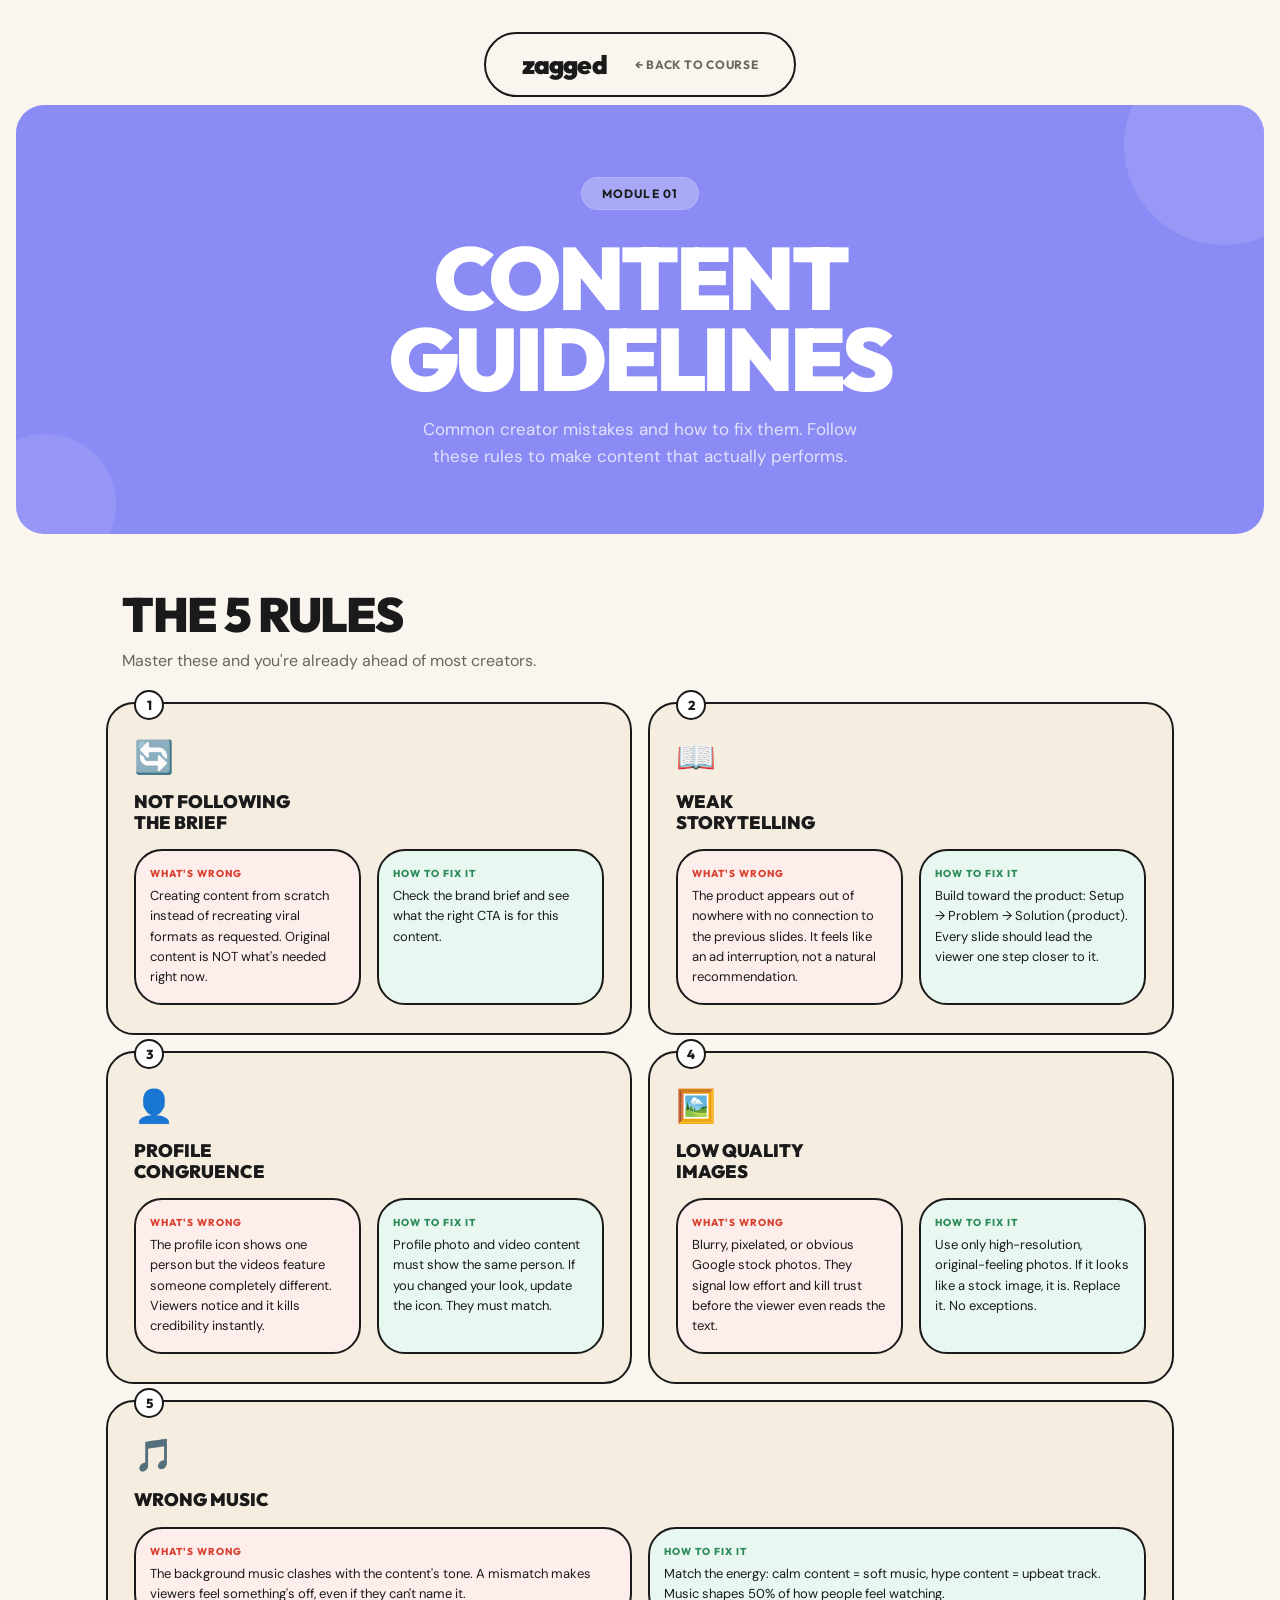
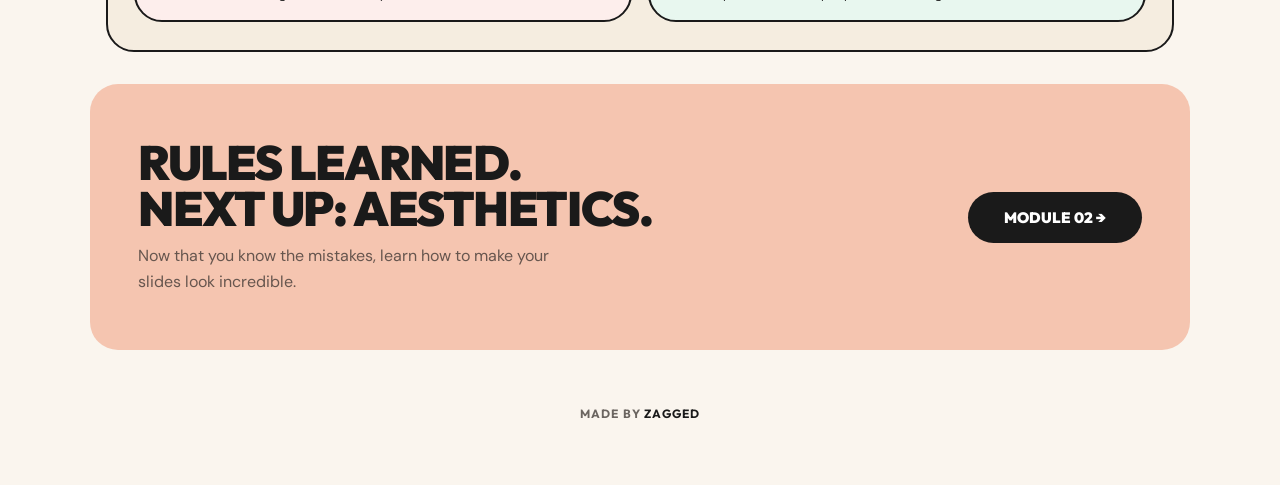
==== content-guidelines.html @ 2d50c1c2 "Add files via upload" ====
<!DOCTYPE html>
<html lang="en">
<head>
  <meta charset="UTF-8">
  <meta name="viewport" content="width=device-width, initial-scale=1.0">
  <title>Content Guidelines — Zagged</title>
  <link rel="stylesheet" href="style.css">
</head>
<body>
  <nav class="nav">
    <div class="nav-pill">
      <a href="index.html" class="nav-logo">zagged</a>
      <a href="index.html" class="nav-back">← Back to Course</a>
    </div>
  </nav>

  <section class="hero">
    <div class="hero-content">
      <div class="hero-tag">Module 01</div>
      <h1>Content<br>Guidelines</h1>
      <p class="hero-sub">Common creator mistakes and how to fix them. Follow these rules to make content that actually performs.</p>
    </div>
  </section>

  <h2 class="sh">The 5 Rules</h2>
  <p class="ss">Master these and you're already ahead of most creators.</p>

  <div class="container">
    <div class="rules-grid" style="grid-template-columns: 1fr 1fr; margin-bottom: 16px;">
      <article class="rule-card" style="animation-delay:0.08s">
        <div class="rule-num">1</div>
        <span class="rule-emoji">🔄</span>
        <h3 class="rule-title">Not Following<br>the Brief</h3>
        <div class="compare-grid" style="margin-top:16px; margin-bottom:0;">
          <div class="compare-card bad" style="padding:16px 14px;">
            <div style="font-family:'Outfit',sans-serif;font-weight:800;font-size:10px;letter-spacing:0.1em;text-transform:uppercase;color:var(--red);margin-bottom:6px;">What's Wrong</div>
            <p style="font-size:13px;line-height:1.55;">Creating content from scratch instead of recreating viral formats as requested. Original content is NOT what's needed right now.</p>
          </div>
          <div class="compare-card good" style="padding:16px 14px;">
            <div style="font-family:'Outfit',sans-serif;font-weight:800;font-size:10px;letter-spacing:0.1em;text-transform:uppercase;color:var(--green);margin-bottom:6px;">How to Fix It</div>
            <p style="font-size:13px;line-height:1.55;">Check the brand brief and see what the right CTA is for this content.</p>
          </div>
        </div>
      </article>

      <article class="rule-card" style="animation-delay:0.14s">
        <div class="rule-num">2</div>
        <span class="rule-emoji">📖</span>
        <h3 class="rule-title">Weak<br>Storytelling</h3>
        <div class="compare-grid" style="margin-top:16px; margin-bottom:0;">
          <div class="compare-card bad" style="padding:16px 14px;">
            <div style="font-family:'Outfit',sans-serif;font-weight:800;font-size:10px;letter-spacing:0.1em;text-transform:uppercase;color:var(--red);margin-bottom:6px;">What's Wrong</div>
            <p style="font-size:13px;line-height:1.55;">The product appears out of nowhere with no connection to the previous slides. It feels like an ad interruption, not a natural recommendation.</p>
          </div>
          <div class="compare-card good" style="padding:16px 14px;">
            <div style="font-family:'Outfit',sans-serif;font-weight:800;font-size:10px;letter-spacing:0.1em;text-transform:uppercase;color:var(--green);margin-bottom:6px;">How to Fix It</div>
            <p style="font-size:13px;line-height:1.55;">Build toward the product: Setup → Problem → Solution (product). Every slide should lead the viewer one step closer to it.</p>
          </div>
        </div>
      </article>

      <article class="rule-card" style="animation-delay:0.20s">
        <div class="rule-num">3</div>
        <span class="rule-emoji">👤</span>
        <h3 class="rule-title">Profile<br>Congruence</h3>
        <div class="compare-grid" style="margin-top:16px; margin-bottom:0;">
          <div class="compare-card bad" style="padding:16px 14px;">
            <div style="font-family:'Outfit',sans-serif;font-weight:800;font-size:10px;letter-spacing:0.1em;text-transform:uppercase;color:var(--red);margin-bottom:6px;">What's Wrong</div>
            <p style="font-size:13px;line-height:1.55;">The profile icon shows one person but the videos feature someone completely different. Viewers notice and it kills credibility instantly.</p>
          </div>
          <div class="compare-card good" style="padding:16px 14px;">
            <div style="font-family:'Outfit',sans-serif;font-weight:800;font-size:10px;letter-spacing:0.1em;text-transform:uppercase;color:var(--green);margin-bottom:6px;">How to Fix It</div>
            <p style="font-size:13px;line-height:1.55;">Profile photo and video content must show the same person. If you changed your look, update the icon. They must match.</p>
          </div>
        </div>
      </article>

      <article class="rule-card" style="animation-delay:0.26s">
        <div class="rule-num">4</div>
        <span class="rule-emoji">🖼️</span>
        <h3 class="rule-title">Low Quality<br>Images</h3>
        <div class="compare-grid" style="margin-top:16px; margin-bottom:0;">
          <div class="compare-card bad" style="padding:16px 14px;">
            <div style="font-family:'Outfit',sans-serif;font-weight:800;font-size:10px;letter-spacing:0.1em;text-transform:uppercase;color:var(--red);margin-bottom:6px;">What's Wrong</div>
            <p style="font-size:13px;line-height:1.55;">Blurry, pixelated, or obvious Google stock photos. They signal low effort and kill trust before the viewer even reads the text.</p>
          </div>
          <div class="compare-card good" style="padding:16px 14px;">
            <div style="font-family:'Outfit',sans-serif;font-weight:800;font-size:10px;letter-spacing:0.1em;text-transform:uppercase;color:var(--green);margin-bottom:6px;">How to Fix It</div>
            <p style="font-size:13px;line-height:1.55;">Use only high-resolution, original-feeling photos. If it looks like a stock image, it is. Replace it. No exceptions.</p>
          </div>
        </div>
      </article>
    </div>

    <!-- Rule 5 full width -->
    <article class="rule-card" style="animation-delay:0.32s; margin-bottom:16px;">
      <div class="rule-num">5</div>
      <span class="rule-emoji">🎵</span>
      <h3 class="rule-title">Wrong Music</h3>
      <div class="compare-grid" style="margin-top:16px; margin-bottom:0;">
        <div class="compare-card bad" style="padding:16px 14px;">
          <div style="font-family:'Outfit',sans-serif;font-weight:800;font-size:10px;letter-spacing:0.1em;text-transform:uppercase;color:var(--red);margin-bottom:6px;">What's Wrong</div>
          <p style="font-size:13px;line-height:1.55;">The background music clashes with the content's tone. A mismatch makes viewers feel something's off, even if they can't name it.</p>
        </div>
        <div class="compare-card good" style="padding:16px 14px;">
          <div style="font-family:'Outfit',sans-serif;font-weight:800;font-size:10px;letter-spacing:0.1em;text-transform:uppercase;color:var(--green);margin-bottom:6px;">How to Fix It</div>
          <p style="font-size:13px;line-height:1.55;">Match the energy: calm content = soft music, hype content = upbeat track. Music shapes 50% of how people feel watching.</p>
        </div>
      </div>
    </article>
  </div>

  <section class="banner peach">
    <div class="banner-text">
      <h2>Rules Learned.<br>Next Up: Aesthetics.</h2>
      <p>Now that you know the mistakes, learn how to make your slides look incredible.</p>
    </div>
    <a href="slideshow-101.html" class="banner-cta">Module 02 →</a>
  </section>

  <footer class="footer">
    <p class="footer-text">Made by <strong>zagged</strong></p>
  </footer>
</body>
</html>
---- style.css ----
/* ZAGGED SHARED THEME */
@import url('https://fonts.googleapis.com/css2?family=Outfit:wght@400;500;600;700;800;900&display=swap');
@import url('https://fonts.googleapis.com/css2?family=DM+Sans:ital,wght@0,400;0,500;0,600;0,700;1,400&display=swap');

:root {
  --periwinkle: #8B8BF5;
  --periwinkle-light: #A5A5F7;
  --cream: #FAF5EE;
  --cream-card: #F5EDE0;
  --white: #FFFFFF;
  --black: #1A1A1A;
  --border: #1A1A1A;
  --muted: #6B6560;
  --peach: #F5C5B0;
  --peach-deep: #EDA88E;
  --pink: #F2A4D0;
  --pink-soft: #FDEEF7;
  --lime: #C5E04B;
  --lime-soft: #F0F7D0;
  --yellow: #F5D76E;
  --yellow-soft: #FFF8E0;
  --red: #D94130;
  --red-soft: #FDEEEC;
  --green: #2D8C5A;
  --green-soft: #E8F7EF;
  --orange: #F5A623;
  --orange-soft: #FFF3E0;
  --radius-lg: 28px;
  --radius-md: 20px;
  --radius-sm: 14px;
}

* { margin: 0; padding: 0; box-sizing: border-box; }

body {
  font-family: 'DM Sans', sans-serif;
  background: var(--cream);
  color: var(--black);
  -webkit-font-smoothing: antialiased;
}

a { text-decoration: none; color: inherit; }

/* NAV */
.nav {
  padding: 20px 32px;
  display: flex;
  justify-content: center;
  position: sticky;
  top: 12px;
  z-index: 100;
}
.nav-pill {
  display: inline-flex;
  align-items: center;
  gap: 28px;
  background: var(--cream);
  border: 2px solid var(--border);
  border-radius: 60px;
  padding: 14px 36px;
}
.nav-logo {
  font-family: 'Outfit', sans-serif;
  font-weight: 900;
  font-size: 26px;
  letter-spacing: -0.03em;
}
.nav-back {
  font-family: 'Outfit', sans-serif;
  font-weight: 700;
  font-size: 12px;
  letter-spacing: 0.06em;
  text-transform: uppercase;
  color: var(--muted);
  display: flex;
  align-items: center;
  gap: 6px;
  margin-left: auto;
  transition: color 0.2s ease;
}
.nav-back:hover { color: var(--black); }

/* HERO */
.hero {
  background: var(--periwinkle);
  margin: 0 16px;
  border-radius: var(--radius-lg);
  padding: 72px 40px 64px;
  text-align: center;
  position: relative;
  overflow: hidden;
  animation: fadeUp 0.7s ease both;
}
.hero.dark {
  background: var(--black);
}
.hero.dark::before {
  background: radial-gradient(ellipse at 30% 20%, rgba(139,139,245,0.15) 0%, transparent 60%);
}
.hero.dark::after {
  background: radial-gradient(ellipse at 70% 80%, rgba(245,166,35,0.1) 0%, transparent 50%);
}
.hero::before {
  content: '';
  position: absolute;
  top: -60px; right: -60px;
  width: 200px; height: 200px;
  background: var(--periwinkle-light);
  border-radius: 50%;
  opacity: 0.5;
}
.hero::after {
  content: '';
  position: absolute;
  bottom: -40px; left: -40px;
  width: 140px; height: 140px;
  background: var(--periwinkle-light);
  border-radius: 50%;
  opacity: 0.4;
}
.hero-content { position: relative; z-index: 1; }
.hero-tag {
  display: inline-block;
  font-family: 'Outfit', sans-serif;
  font-weight: 700;
  font-size: 12px;
  letter-spacing: 0.1em;
  text-transform: uppercase;
  color: var(--black);
  background: rgba(255,255,255,0.25);
  border: 1px solid rgba(255,255,255,0.15);
  border-radius: 40px;
  padding: 8px 20px;
  margin-bottom: 28px;
  backdrop-filter: blur(4px);
}
.hero.dark .hero-tag { color: var(--white); background: rgba(255,255,255,0.1); }
h1 {
  font-family: 'Outfit', sans-serif;
  font-weight: 900;
  font-size: clamp(44px, 8vw, 88px);
  line-height: 0.92;
  letter-spacing: -0.04em;
  text-transform: uppercase;
  color: var(--white);
  margin-bottom: 16px;
}
.hero-sub {
  font-size: 17px;
  color: rgba(255,255,255,0.75);
  max-width: 480px;
  margin: 0 auto;
  line-height: 1.6;
}
.hero-sub em { color: rgba(255,255,255,0.9); font-style: normal; font-weight: 600; }
.hero.dark .hero-sub { color: rgba(255,255,255,0.5); }
.hero-emoji {
  font-size: clamp(36px, 5vw, 56px);
  display: block;
  margin-bottom: 16px;
}

/* SECTION HEADINGS */
.sh {
  font-family: 'Outfit', sans-serif;
  font-weight: 900;
  font-size: clamp(30px, 4.5vw, 48px);
  text-transform: uppercase;
  letter-spacing: -0.03em;
  line-height: 1;
  padding: 56px 32px 10px;
  max-width: 1100px;
  margin: 0 auto;
}
.ss {
  font-size: 16px;
  color: var(--muted);
  padding: 0 32px 28px;
  max-width: 1100px;
  margin: 0 auto;
  line-height: 1.6;
}

/* CONTAINER */
.container {
  max-width: 1100px;
  margin: 0 auto;
  padding: 0 16px;
}

/* CALLOUT */
.callout {
  background: var(--cream-card);
  border: 2px solid var(--border);
  border-radius: var(--radius-lg);
  padding: 32px;
  margin-bottom: 16px;
  animation: fadeUp 0.6s ease both;
}
.callout-label {
  font-family: 'Outfit', sans-serif;
  font-weight: 800;
  font-size: 11px;
  letter-spacing: 0.12em;
  text-transform: uppercase;
  margin-bottom: 12px;
}
.callout-label.purple { color: var(--periwinkle); }
.callout-label.red { color: var(--red); }
.callout-label.green { color: var(--green); }
.callout-label.orange { color: var(--orange); }
.callout-text {
  font-size: 16px;
  line-height: 1.7;
  max-width: 720px;
}
.callout-text strong { font-weight: 700; }

/* RULE CARDS */
.rules-grid {
  display: grid;
  grid-template-columns: repeat(3, 1fr);
  gap: 16px;
  margin-bottom: 16px;
}
.rule-card {
  background: var(--cream-card);
  border: 2px solid var(--border);
  border-radius: var(--radius-lg);
  padding: 32px 26px 28px;
  position: relative;
  transition: transform 0.3s ease, box-shadow 0.3s ease;
  animation: fadeUp 0.6s ease both;
}
.rule-card:hover {
  transform: translateY(-3px);
  box-shadow: 0 12px 40px rgba(0,0,0,0.08);
}
.rule-num {
  position: absolute;
  top: -14px; left: 26px;
  width: 30px; height: 30px;
  background: var(--white);
  border: 2px solid var(--border);
  border-radius: 50%;
  display: flex;
  align-items: center;
  justify-content: center;
  font-family: 'Outfit', sans-serif;
  font-weight: 800;
  font-size: 13px;
}
.rule-emoji { font-size: 32px; margin-bottom: 14px; display: block; }
.rule-title {
  font-family: 'Outfit', sans-serif;
  font-weight: 900;
  font-size: 18px;
  text-transform: uppercase;
  line-height: 1.15;
  margin-bottom: 10px;
}
.rule-text {
  font-size: 14px;
  line-height: 1.6;
  color: var(--muted);
}
.rule-badge {
  display: inline-block;
  font-family: 'Outfit', sans-serif;
  font-weight: 800;
  font-size: 10px;
  letter-spacing: 0.08em;
  text-transform: uppercase;
  padding: 5px 12px;
  border-radius: 8px;
  margin-top: 12px;
}
.badge-red { background: var(--red-soft); color: var(--red); }
.badge-green { background: var(--green-soft); color: var(--green); }
.badge-orange { background: var(--orange-soft); color: var(--orange); }
.badge-lime { background: var(--lime-soft); color: var(--green); }
.badge-purple { background: rgba(139,139,245,0.12); color: var(--periwinkle); }

/* COMPARE CARDS */
.compare-grid {
  display: grid;
  grid-template-columns: 1fr 1fr;
  gap: 16px;
  margin-bottom: 16px;
}
.compare-card {
  border: 2px solid var(--border);
  border-radius: var(--radius-lg);
  padding: 28px 24px;
  animation: fadeUp 0.6s ease both;
}
.compare-card.good { background: var(--green-soft); }
.compare-card.bad { background: var(--red-soft); }
.compare-header {
  display: flex;
  align-items: center;
  gap: 10px;
  margin-bottom: 16px;
}
.compare-badge {
  font-family: 'Outfit', sans-serif;
  font-weight: 900;
  font-size: 13px;
  text-transform: uppercase;
  letter-spacing: 0.04em;
  padding: 5px 14px;
  border-radius: 10px;
}
.compare-card.good .compare-badge { background: var(--green); color: var(--white); }
.compare-card.bad .compare-badge { background: var(--red); color: var(--white); }
.compare-title {
  font-family: 'Outfit', sans-serif;
  font-weight: 900;
  font-size: 19px;
  text-transform: uppercase;
  line-height: 1.15;
  margin-bottom: 12px;
}
.bullet-list {
  list-style: none;
  display: flex;
  flex-direction: column;
  gap: 8px;
}
.bullet-list li {
  font-size: 14px;
  line-height: 1.55;
  display: flex;
  align-items: flex-start;
  gap: 8px;
  padding: 8px 12px;
  border-radius: 10px;
}
.compare-card.good .bullet-list li { background: rgba(45,140,90,0.08); }
.compare-card.bad .bullet-list li { background: rgba(217,65,48,0.08); }
.li-icon { flex-shrink: 0; font-size: 13px; margin-top: 2px; }

/* TRIGGER / FIX CARDS */
.triggers-grid {
  display: grid;
  grid-template-columns: repeat(3, 1fr);
  gap: 16px;
  margin-bottom: 16px;
}
.trigger-card {
  background: var(--cream-card);
  border: 2px solid var(--border);
  border-radius: var(--radius-lg);
  padding: 32px 26px 28px;
  position: relative;
  transition: transform 0.3s ease, box-shadow 0.3s ease;
  animation: fadeUp 0.6s ease both;
}
.trigger-card:hover {
  transform: translateY(-3px);
  box-shadow: 0 12px 40px rgba(0,0,0,0.08);
}
.trigger-icon { font-size: 32px; margin-bottom: 16px; display: block; }
.trigger-title {
  font-family: 'Outfit', sans-serif;
  font-weight: 900;
  font-size: 17px;
  text-transform: uppercase;
  line-height: 1.15;
  margin-bottom: 10px;
}
.trigger-text {
  font-size: 14px;
  line-height: 1.6;
  color: var(--muted);
}

.fixes-grid {
  display: grid;
  grid-template-columns: repeat(4, 1fr);
  gap: 16px;
  margin-bottom: 16px;
}
.fix-card {
  background: var(--cream-card);
  border: 2px solid var(--border);
  border-radius: var(--radius-lg);
  padding: 32px 24px 28px;
  position: relative;
  transition: transform 0.3s ease, box-shadow 0.3s ease;
  animation: fadeUp 0.6s ease both;
}
.fix-card:hover {
  transform: translateY(-3px);
  box-shadow: 0 12px 40px rgba(0,0,0,0.08);
}
.fix-num {
  position: absolute;
  top: -14px; left: 24px;
  width: 30px; height: 30px;
  background: var(--white);
  border: 2px solid var(--border);
  border-radius: 50%;
  display: flex;
  align-items: center;
  justify-content: center;
  font-family: 'Outfit', sans-serif;
  font-weight: 800;
  font-size: 13px;
}
.fix-icon { font-size: 32px; margin-bottom: 14px; display: block; }
.fix-title {
  font-family: 'Outfit', sans-serif;
  font-weight: 900;
  font-size: 18px;
  text-transform: uppercase;
  line-height: 1.15;
  margin-bottom: 8px;
}
.fix-text {
  font-size: 14px;
  line-height: 1.6;
  color: var(--muted);
}

/* EXAMPLE CARDS (CTA guide) */
.examples-grid {
  display: grid;
  grid-template-columns: repeat(3, 1fr);
  gap: 16px;
  margin-bottom: 16px;
}
.example-card {
  background: var(--cream-card);
  border: 2px solid var(--border);
  border-radius: var(--radius-lg);
  padding: 28px 24px;
  position: relative;
  transition: transform 0.3s ease, box-shadow 0.3s ease;
  animation: fadeUp 0.6s ease both;
}
.example-card:hover {
  transform: translateY(-3px);
  box-shadow: 0 12px 40px rgba(0,0,0,0.08);
}
.example-num {
  position: absolute;
  top: -14px; left: 24px;
  width: 30px; height: 30px;
  background: var(--green);
  border: 2px solid var(--border);
  border-radius: 50%;
  display: flex;
  align-items: center;
  justify-content: center;
  font-family: 'Outfit', sans-serif;
  font-weight: 800;
  font-size: 13px;
  color: var(--white);
}
.example-quote {
  font-size: 17px;
  font-style: italic;
  line-height: 1.6;
  margin-bottom: 14px;
  min-height: 80px;
}
.example-why-label {
  font-family: 'Outfit', sans-serif;
  font-weight: 800;
  font-size: 10px;
  letter-spacing: 0.1em;
  text-transform: uppercase;
  color: var(--green);
  margin-bottom: 6px;
}
.example-why {
  font-size: 13px;
  line-height: 1.55;
  color: var(--muted);
}

/* IMAGE COMPARE (CTA guide) */
.img-compare {
  display: grid;
  grid-template-columns: 1fr 1fr;
  gap: 16px;
  margin-bottom: 16px;
}
.img-compare-card {
  border: 2px solid var(--border);
  border-radius: var(--radius-lg);
  overflow: hidden;
  animation: fadeUp 0.6s ease both;
}
.img-compare-card.bad { background: var(--red-soft); }
.img-compare-card.good { background: var(--green-soft); }
.img-compare-header {
  padding: 20px 24px 14px;
  display: flex;
  align-items: center;
  gap: 10px;
}
.img-compare-badge {
  font-family: 'Outfit', sans-serif;
  font-weight: 900;
  font-size: 13px;
  text-transform: uppercase;
  letter-spacing: 0.04em;
  padding: 5px 14px;
  border-radius: 10px;
}
.img-compare-card.bad .img-compare-badge { background: var(--red); color: var(--white); }
.img-compare-card.good .img-compare-badge { background: var(--green); color: var(--white); }
.img-compare-img {
  width: 100%;
  aspect-ratio: 9 / 16;
  object-fit: cover;
  display: block;
  border-top: 2px solid var(--border);
}
.img-compare-placeholder {
  width: 100%;
  aspect-ratio: 9 / 16;
  border-top: 2px solid var(--border);
  display: flex;
  flex-direction: column;
  align-items: center;
  justify-content: center;
  gap: 12px;
  background: rgba(0,0,0,0.03);
}
.img-compare-placeholder-icon { font-size: 36px; opacity: 0.4; }
.img-compare-placeholder-text {
  font-family: 'Outfit', sans-serif;
  font-weight: 700;
  font-size: 12px;
  letter-spacing: 0.08em;
  text-transform: uppercase;
  color: var(--muted);
  opacity: 0.6;
}
.img-compare-bullets {
  list-style: none;
  padding: 14px 24px 20px;
  display: flex;
  flex-direction: column;
  gap: 6px;
}
.img-compare-bullets li {
  font-size: 13px;
  font-weight: 600;
  line-height: 1.5;
  display: flex;
  align-items: center;
  gap: 8px;
}
.img-compare-card.bad .img-compare-bullets li { color: var(--red); }
.img-compare-card.good .img-compare-bullets li { color: var(--green); }
.img-bullet-dot {
  width: 6px; height: 6px;
  border-radius: 50%;
  flex-shrink: 0;
}
.img-compare-card.bad .img-bullet-dot { background: var(--red); }
.img-compare-card.good .img-bullet-dot { background: var(--green); }

/* BANNER */
.banner {
  border-radius: var(--radius-lg);
  max-width: 1100px;
  margin: 32px 16px 0;
  padding: 56px 48px;
  display: flex;
  align-items: center;
  justify-content: space-between;
  gap: 40px;
  position: relative;
  overflow: hidden;
  animation: fadeUp 0.7s ease both;
  animation-delay: 0.3s;
}
.banner.peach { background: var(--peach); }
.banner.periwinkle { background: var(--periwinkle); }
@media (min-width: 1132px) { .banner { margin: 32px auto 0; } }
.banner-text { position: relative; z-index: 1; }
.banner-text h2 {
  font-family: 'Outfit', sans-serif;
  font-weight: 900;
  font-size: clamp(28px, 4.5vw, 48px);
  text-transform: uppercase;
  line-height: 0.95;
  letter-spacing: -0.03em;
  margin-bottom: 12px;
}
.banner.periwinkle .banner-text h2 { color: var(--white); }
.banner-text p {
  font-size: 16px;
  color: rgba(26,26,26,0.65);
  line-height: 1.6;
  max-width: 420px;
}
.banner.periwinkle .banner-text p { color: rgba(255,255,255,0.65); }
.banner-label {
  font-family: 'Outfit', sans-serif;
  font-weight: 800;
  font-size: 12px;
  letter-spacing: 0.12em;
  text-transform: uppercase;
  color: rgba(26,26,26,0.4);
  margin-bottom: 10px;
  position: relative;
  z-index: 1;
}
.banner.periwinkle .banner-label { color: rgba(255,255,255,0.5); }
.banner-cta {
  display: inline-block;
  font-family: 'Outfit', sans-serif;
  font-weight: 900;
  font-size: 15px;
  text-transform: uppercase;
  border-radius: 60px;
  padding: 16px 36px;
  transition: transform 0.2s ease;
  flex-shrink: 0;
  position: relative;
  z-index: 1;
}
.banner.peach .banner-cta { background: var(--black); color: var(--white); }
.banner.periwinkle .banner-cta { background: var(--white); color: var(--black); }
.banner-cta:hover { transform: scale(1.04); }

/* FOOTER */
.footer {
  text-align: center;
  padding: 56px 32px 64px;
}
.footer-text {
  font-family: 'Outfit', sans-serif;
  font-size: 12px;
  font-weight: 700;
  letter-spacing: 0.1em;
  text-transform: uppercase;
  color: var(--muted);
}
.footer-text strong { color: var(--black); }

/* ANIMATIONS */
@keyframes fadeUp {
  from { opacity: 0; transform: translateY(28px); }
  to { opacity: 1; transform: translateY(0); }
}

/* RESPONSIVE */
@media (max-width: 768px) {
  .hero { padding: 56px 24px 48px; margin: 0 12px; }
  h1 { font-size: 46px; }
  .sh { padding: 40px 20px 8px; }
  .ss { padding: 0 20px 20px; }
  .container { padding: 0 12px; }
  .rules-grid { grid-template-columns: 1fr; }
  .compare-grid { grid-template-columns: 1fr; }
  .triggers-grid { grid-template-columns: 1fr; }
  .fixes-grid { grid-template-columns: 1fr 1fr; }
  .examples-grid { grid-template-columns: 1fr; }
  .img-compare { grid-template-columns: 1fr; }
  .banner {
    flex-direction: column;
    text-align: center;
    padding: 40px 28px;
    margin-left: 12px;
    margin-right: 12px;
  }
  .banner-text p { margin: 0 auto; }
}
@media (max-width: 480px) {
  .fixes-grid { grid-template-columns: 1fr; }
}
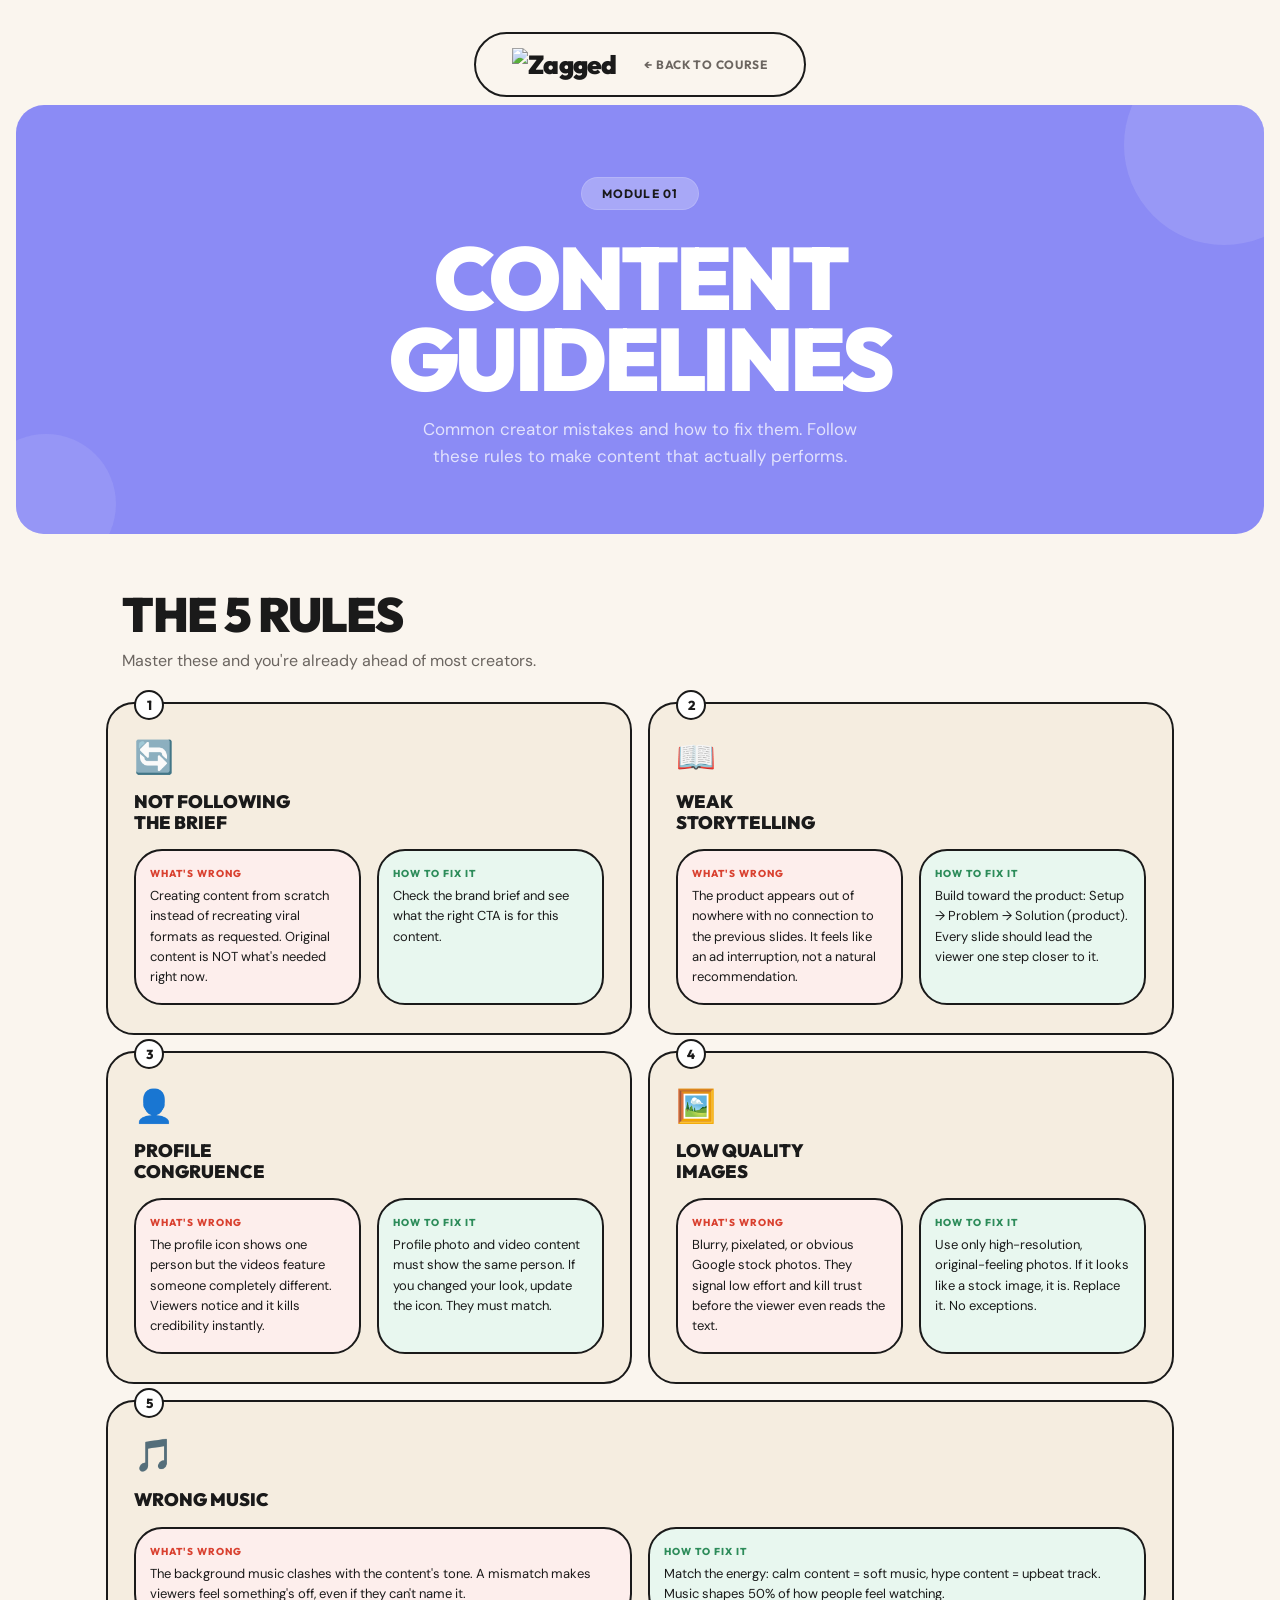
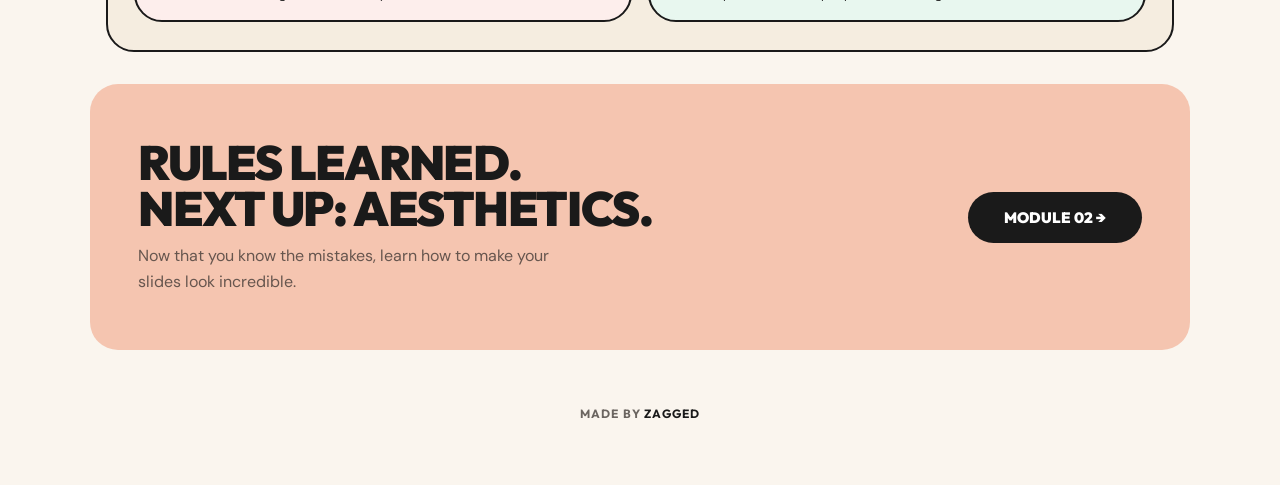
==== commit 001c3dc0: "Update content-guidelines.html" ====
--- a/content-guidelines.html
+++ b/content-guidelines.html
@@ -7,12 +7,14 @@
   <link rel="stylesheet" href="style.css">
 </head>
 <body>
-  <nav class="nav">
-    <div class="nav-pill">
-      <a href="index.html" class="nav-logo">zagged</a>
-      <a href="index.html" class="nav-back">← Back to Course</a>
-    </div>
-  </nav>
+<nav class="nav">
+  <div class="nav-pill">
+    <a href="index.html" class="nav-logo">
+      <img src="https://cdn.prod.website-files.com/68ff4d1332efe2e47fb5517a/6901dae9f7cf5a0efc28196d_zagged-s.svg" alt="Zagged">
+    </a>
+    <a href="index.html" class="nav-back">← Back to Course</a>
+  </div>
+</nav>
 
   <section class="hero">
     <div class="hero-content">
